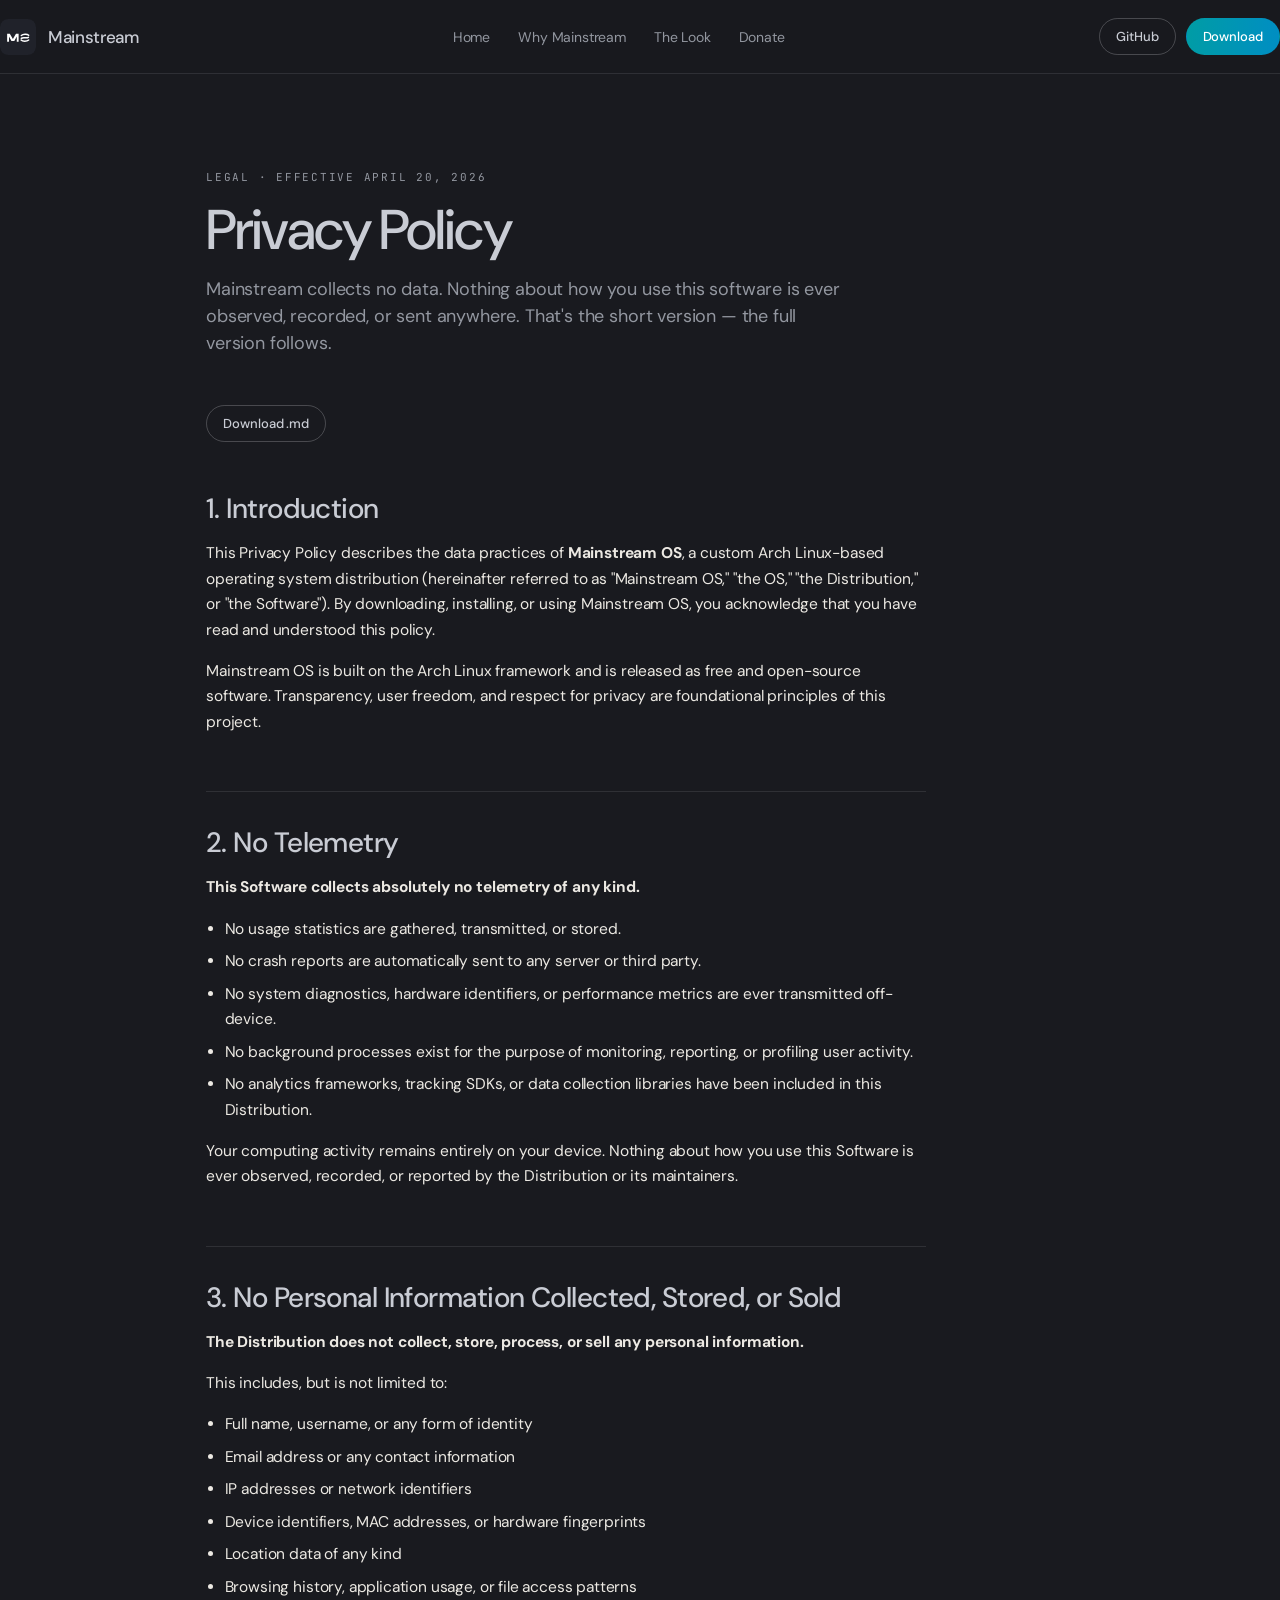
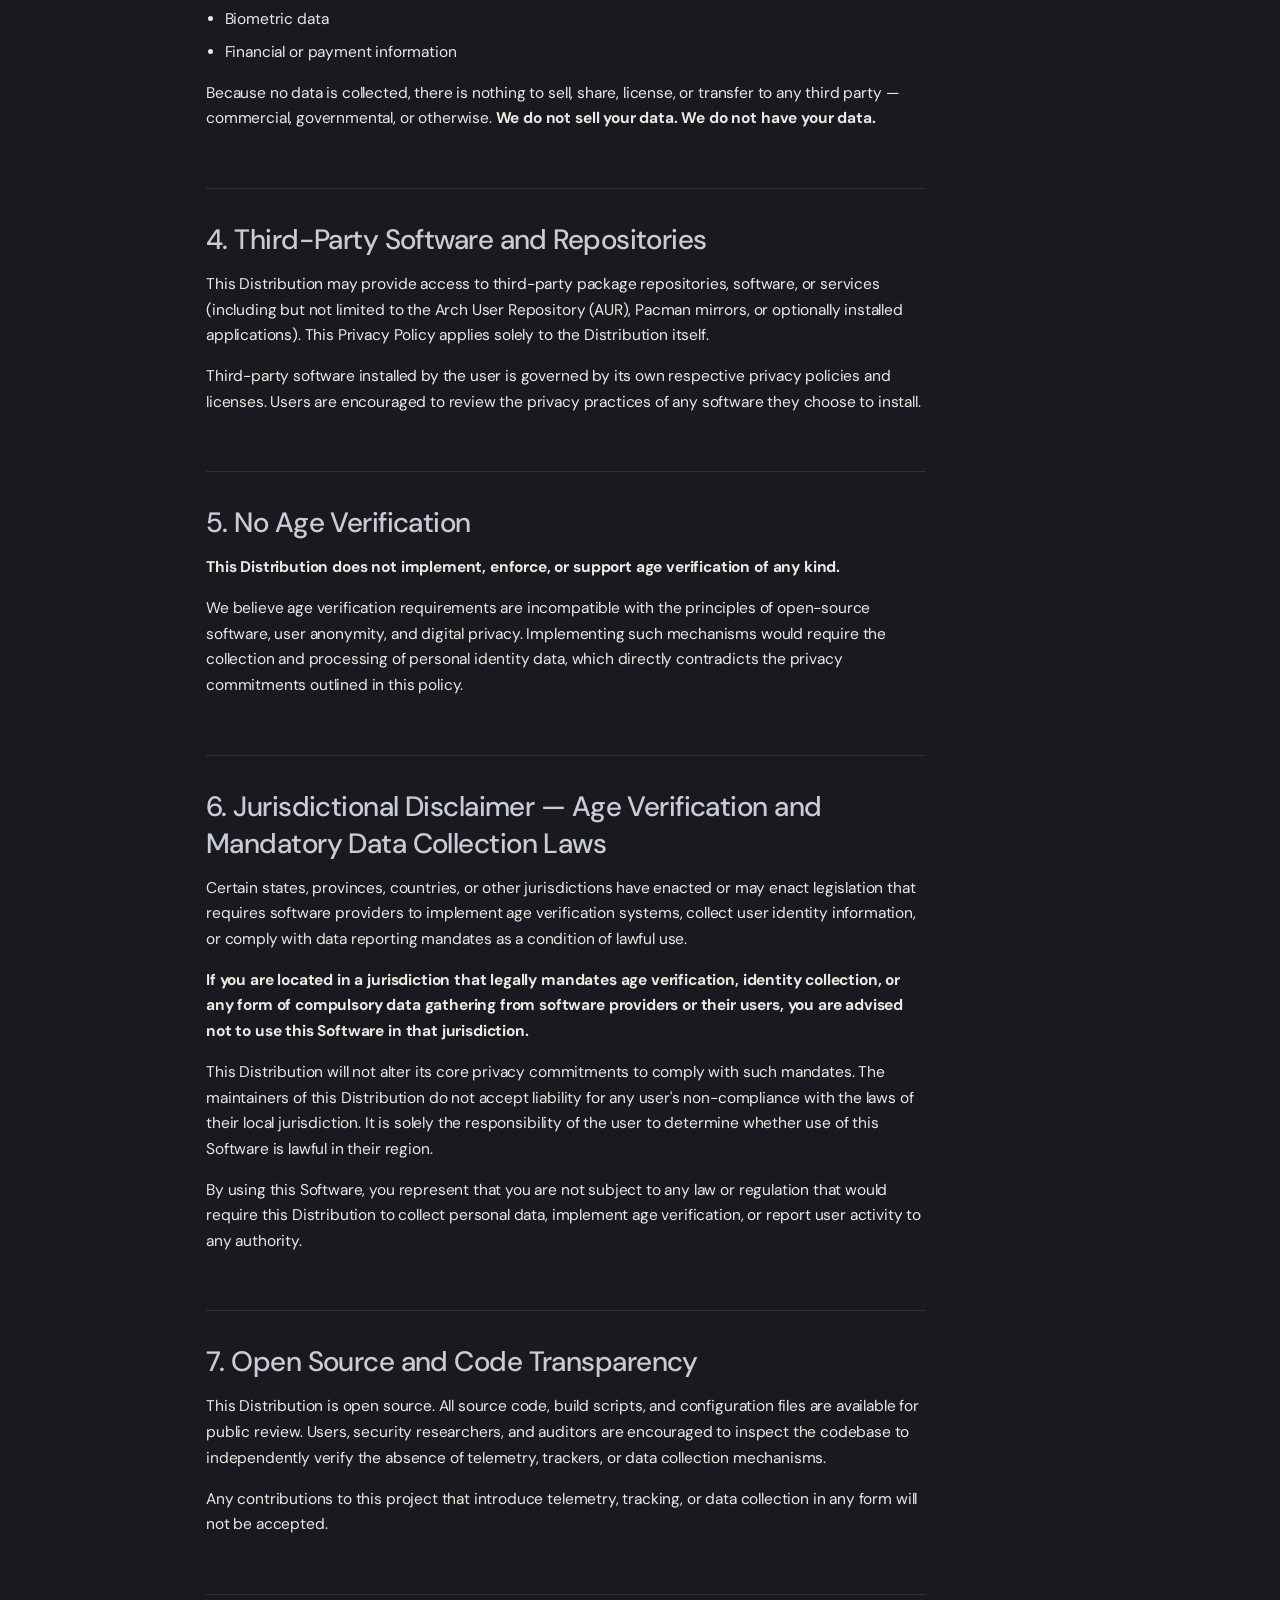
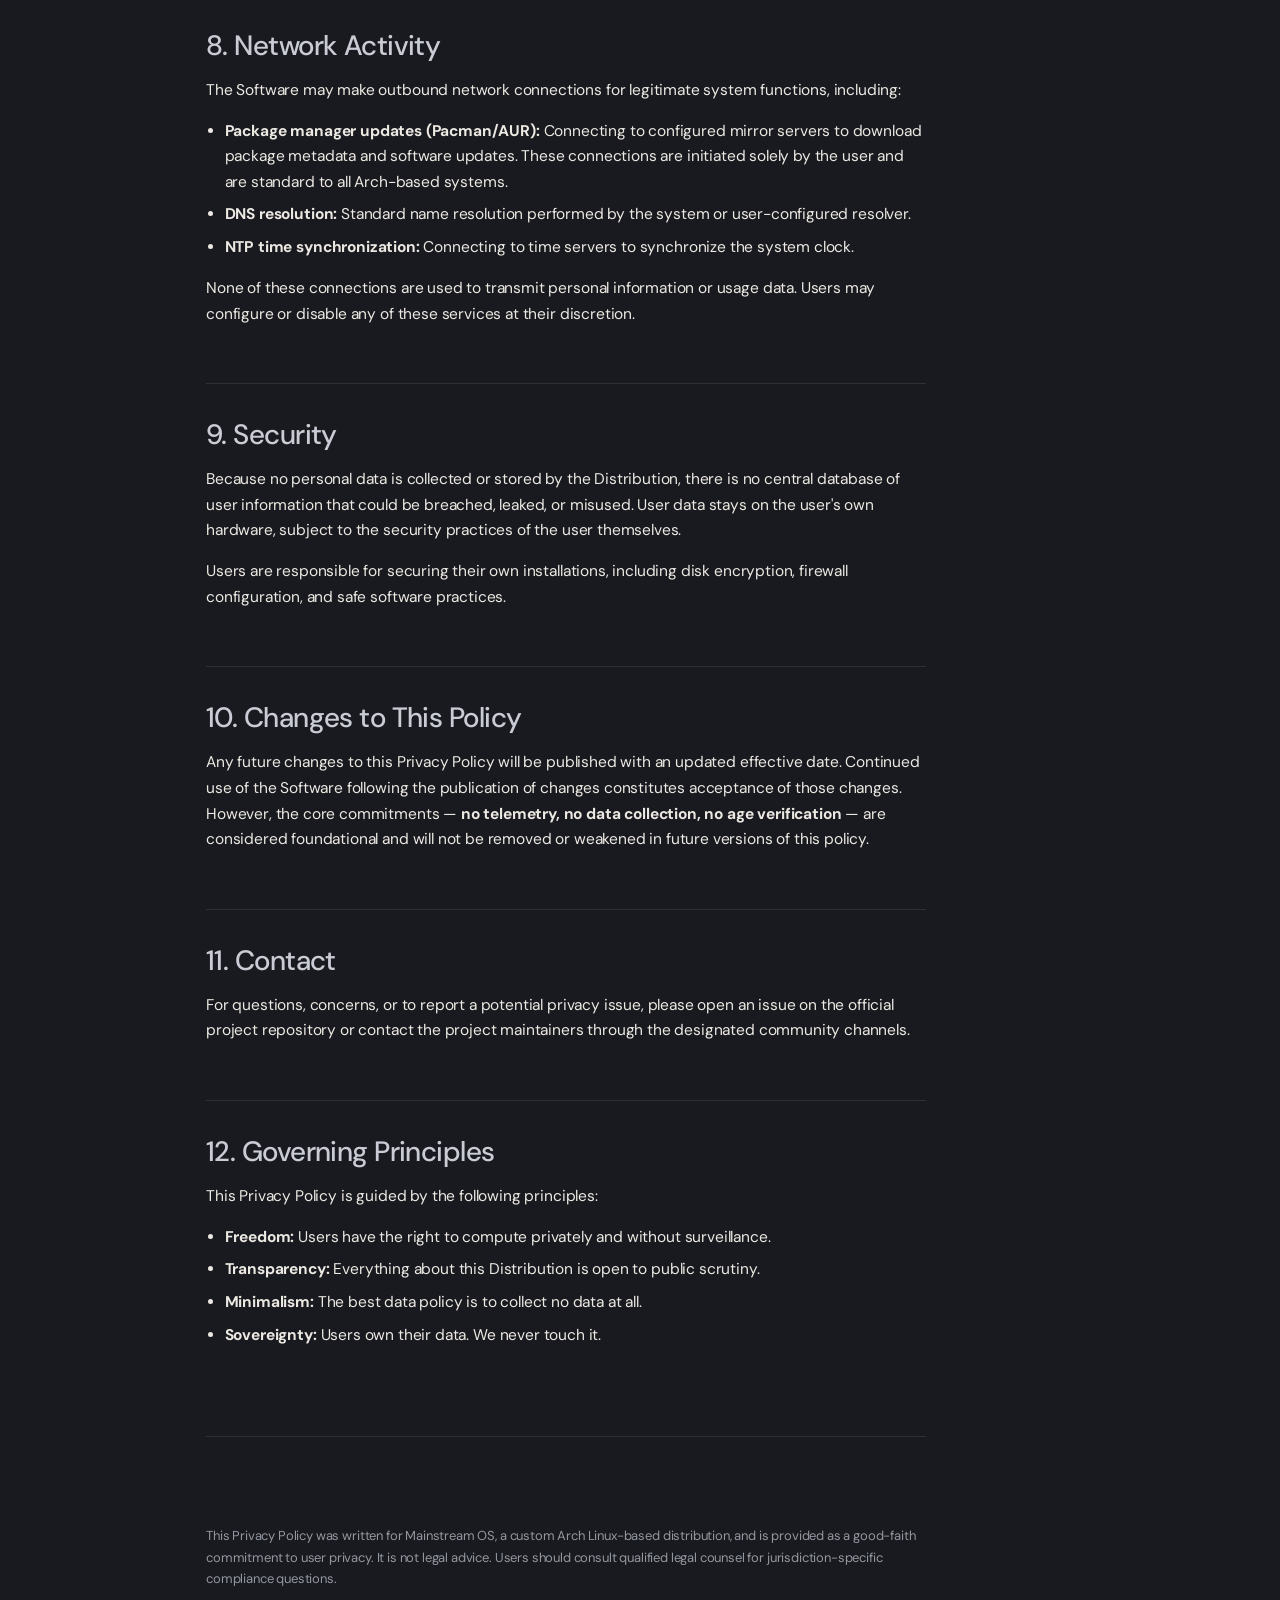
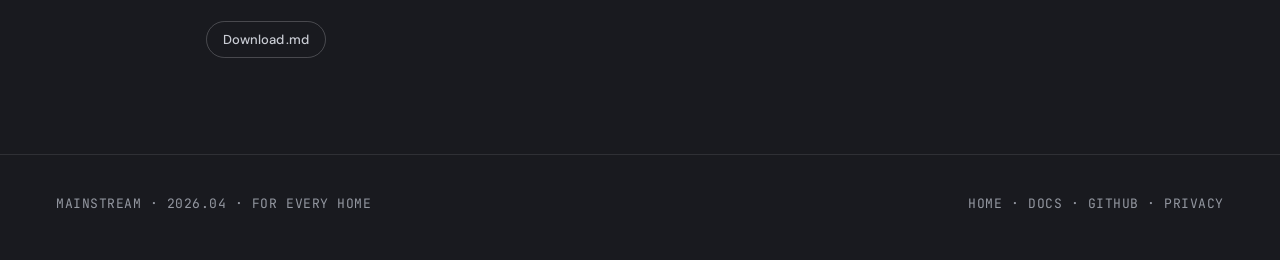
==== privacy.html @ 40ea5f3c "site: docs, landing, brand, and privacy with the full asset library" ====
<!doctype html>
<html lang="en">
<head>
  <meta charset="utf-8">
  <meta name="viewport" content="width=device-width, initial-scale=1">
  <title>Privacy Policy &middot; Mainstream</title>
  <link rel="icon" type="image/svg+xml" href="assets/mark-night.svg">
  <link rel="stylesheet" href="assets/theme.css">
  <link rel="stylesheet" href="styles.css">
</head>
<body>

  <header class="nav">
    <div class="container nav-inner">
      <a class="nav-wordmark" href="./">
        <img class="mark" src="assets/mark-night.svg" alt="">
        <span class="word">Mainstream</span>
      </a>
      <nav class="nav-links">
        <a href="index.html#home">Home</a>
        <a href="index.html#why-mainstream">Why Mainstream</a>
        <a href="index.html#branding">The Look</a>
        <a href="index.html#donate">Donate</a>
      </nav>
      <div class="nav-actions">
        <a class="btn ghost small" href="https://github.com/MainstreamOS/dots-hyprland">GitHub</a>
        <a class="btn stream small" href="https://mainstreamos.org/download">Download</a>
      </div>
    </div>
  </header>

  <main>
    <section class="book">
      <div class="container narrow">
        <div class="docs-content" style="max-width: 720px;">

          <div class="eyebrow">Legal &middot; Effective April 20, 2026</div>
          <h1>Privacy Policy</h1>
          <p class="lead">
            Mainstream collects no data. Nothing about how you use this
            software is ever observed, recorded, or sent anywhere.
            That's the short version — the full version follows.
          </p>

          <div style="display: flex; gap: 10px; margin: 0 0 48px;">
            <a class="btn ghost small" href="PRIVACY_POLICY.md" download="Mainstream_Privacy_Policy.md">Download .md</a>
          </div>

          <h2 id="intro">1. Introduction</h2>
          <p>
            This Privacy Policy describes the data practices of <strong>Mainstream OS</strong>, a custom Arch Linux-based operating system distribution (hereinafter referred to as "Mainstream OS," "the OS," "the Distribution," or "the Software"). By downloading, installing, or using Mainstream OS, you acknowledge that you have read and understood this policy.
          </p>
          <p>
            Mainstream OS is built on the Arch Linux framework and is released as free and open-source software. Transparency, user freedom, and respect for privacy are foundational principles of this project.
          </p>

          <h2 id="telemetry">2. No Telemetry</h2>
          <p><strong>This Software collects absolutely no telemetry of any kind.</strong></p>
          <ul>
            <li>No usage statistics are gathered, transmitted, or stored.</li>
            <li>No crash reports are automatically sent to any server or third party.</li>
            <li>No system diagnostics, hardware identifiers, or performance metrics are ever transmitted off-device.</li>
            <li>No background processes exist for the purpose of monitoring, reporting, or profiling user activity.</li>
            <li>No analytics frameworks, tracking SDKs, or data collection libraries have been included in this Distribution.</li>
          </ul>
          <p>
            Your computing activity remains entirely on your device. Nothing about how you use this Software is ever observed, recorded, or reported by the Distribution or its maintainers.
          </p>

          <h2 id="data">3. No Personal Information Collected, Stored, or Sold</h2>
          <p><strong>The Distribution does not collect, store, process, or sell any personal information.</strong></p>
          <p>This includes, but is not limited to:</p>
          <ul>
            <li>Full name, username, or any form of identity</li>
            <li>Email address or any contact information</li>
            <li>IP addresses or network identifiers</li>
            <li>Device identifiers, MAC addresses, or hardware fingerprints</li>
            <li>Location data of any kind</li>
            <li>Browsing history, application usage, or file access patterns</li>
            <li>Biometric data</li>
            <li>Financial or payment information</li>
          </ul>
          <p>
            Because no data is collected, there is nothing to sell, share, license, or transfer to any third party — commercial, governmental, or otherwise. <strong>We do not sell your data. We do not have your data.</strong>
          </p>

          <h2 id="third-party">4. Third-Party Software and Repositories</h2>
          <p>
            This Distribution may provide access to third-party package repositories, software, or services (including but not limited to the Arch User Repository (AUR), Pacman mirrors, or optionally installed applications). This Privacy Policy applies solely to the Distribution itself.
          </p>
          <p>
            Third-party software installed by the user is governed by its own respective privacy policies and licenses. Users are encouraged to review the privacy practices of any software they choose to install.
          </p>

          <h2 id="age">5. No Age Verification</h2>
          <p><strong>This Distribution does not implement, enforce, or support age verification of any kind.</strong></p>
          <p>
            We believe age verification requirements are incompatible with the principles of open-source software, user anonymity, and digital privacy. Implementing such mechanisms would require the collection and processing of personal identity data, which directly contradicts the privacy commitments outlined in this policy.
          </p>

          <h2 id="jurisdiction">6. Jurisdictional Disclaimer — Age Verification and Mandatory Data Collection Laws</h2>
          <p>
            Certain states, provinces, countries, or other jurisdictions have enacted or may enact legislation that requires software providers to implement age verification systems, collect user identity information, or comply with data reporting mandates as a condition of lawful use.
          </p>
          <p>
            <strong>If you are located in a jurisdiction that legally mandates age verification, identity collection, or any form of compulsory data gathering from software providers or their users, you are advised not to use this Software in that jurisdiction.</strong>
          </p>
          <p>
            This Distribution will not alter its core privacy commitments to comply with such mandates. The maintainers of this Distribution do not accept liability for any user's non-compliance with the laws of their local jurisdiction. It is solely the responsibility of the user to determine whether use of this Software is lawful in their region.
          </p>
          <p>
            By using this Software, you represent that you are not subject to any law or regulation that would require this Distribution to collect personal data, implement age verification, or report user activity to any authority.
          </p>

          <h2 id="open-source">7. Open Source and Code Transparency</h2>
          <p>
            This Distribution is open source. All source code, build scripts, and configuration files are available for public review. Users, security researchers, and auditors are encouraged to inspect the codebase to independently verify the absence of telemetry, trackers, or data collection mechanisms.
          </p>
          <p>
            Any contributions to this project that introduce telemetry, tracking, or data collection in any form will not be accepted.
          </p>

          <h2 id="network">8. Network Activity</h2>
          <p>
            The Software may make outbound network connections for legitimate system functions, including:
          </p>
          <ul>
            <li><strong>Package manager updates (Pacman/AUR):</strong> Connecting to configured mirror servers to download package metadata and software updates. These connections are initiated solely by the user and are standard to all Arch-based systems.</li>
            <li><strong>DNS resolution:</strong> Standard name resolution performed by the system or user-configured resolver.</li>
            <li><strong>NTP time synchronization:</strong> Connecting to time servers to synchronize the system clock.</li>
          </ul>
          <p>
            None of these connections are used to transmit personal information or usage data. Users may configure or disable any of these services at their discretion.
          </p>

          <h2 id="security">9. Security</h2>
          <p>
            Because no personal data is collected or stored by the Distribution, there is no central database of user information that could be breached, leaked, or misused. User data stays on the user's own hardware, subject to the security practices of the user themselves.
          </p>
          <p>
            Users are responsible for securing their own installations, including disk encryption, firewall configuration, and safe software practices.
          </p>

          <h2 id="changes">10. Changes to This Policy</h2>
          <p>
            Any future changes to this Privacy Policy will be published with an updated effective date. Continued use of the Software following the publication of changes constitutes acceptance of those changes. However, the core commitments — <strong>no telemetry, no data collection, no age verification</strong> — are considered foundational and will not be removed or weakened in future versions of this policy.
          </p>

          <h2 id="contact">11. Contact</h2>
          <p>
            For questions, concerns, or to report a potential privacy issue, please open an issue on the official project repository or contact the project maintainers through the designated community channels.
          </p>

          <h2 id="principles">12. Governing Principles</h2>
          <p>This Privacy Policy is guided by the following principles:</p>
          <ul>
            <li><strong>Freedom:</strong> Users have the right to compute privately and without surveillance.</li>
            <li><strong>Transparency:</strong> Everything about this Distribution is open to public scrutiny.</li>
            <li><strong>Minimalism:</strong> The best data policy is to collect no data at all.</li>
            <li><strong>Sovereignty:</strong> Users own their data. We never touch it.</li>
          </ul>

          <hr>

          <p style="font-size: 13px; color: var(--ink-mist);">
            This Privacy Policy was written for Mainstream OS, a custom Arch Linux-based distribution, and is provided as a good-faith commitment to user privacy. It is not legal advice. Users should consult qualified legal counsel for jurisdiction-specific compliance questions.
          </p>

          <div style="margin-top: 32px;">
            <a class="btn ghost small" href="PRIVACY_POLICY.md" download="Mainstream_Privacy_Policy.md">Download .md</a>
          </div>

        </div>
      </div>
    </section>
  </main>

  <footer class="footer">
    <div class="container footer-inner">
      <div>MAINSTREAM &middot; 2026.04 &middot; FOR EVERY HOME</div>
      <div><a href="./">HOME</a> &middot; <a href="index.html#desktop">DOCS</a> &middot; <a href="https://github.com/MainstreamOS/dots-hyprland">GITHUB</a> &middot; <a href="privacy.html">PRIVACY</a></div>
    </div>
  </footer>

</body>
</html>
---- assets/theme.css ----
/* ==========================================================================
   Mainstream OS — shared theme tokens + chrome
   Single source of truth for every page (index, docs, brand, privacy).
   Night-first palette from the brand book; the stream gradient is the only
   color that moves. Pages keep their own layout CSS and consume these tokens.
   ========================================================================== */

:root {
  /* palette — night is the source of truth for this site */
  --abyss:      #0b0d12;
  --night:      #191a1f;
  --slate:      #2a2b32;
  --graphite:   #40434a;
  --bone:       #c9ccd4;
  --mist:       #9397a0;

  /* mapped to the brand-book tokens */
  --paper:      #191a1f;
  --paper-2:    #212228;
  --paper-3:    #2a2b32;
  --paper-4:    #31333b;
  --ink:        #ece9e3;
  --ink-bone:   #c9ccd4;
  --ink-mist:   #9397a0;

  --line:        rgba(240,240,245,.10);
  --line-strong: rgba(240,240,245,.22);

  /* stream — the only color that moves */
  --stream-a:    oklch(0.62 0.13 200);
  --stream-b:    oklch(0.60 0.14 230);
  --stream-grad: linear-gradient(95deg, var(--stream-a) 0%, var(--stream-b) 100%);
  --stream-hi:   oklch(0.65 0.14 220);

  /* status */
  --warn: oklch(0.78 0.14 75);
  --ok:   oklch(0.72 0.14 155);
  --err:  oklch(0.66 0.18 25);

  /* radii from brand spec */
  --r-sm: 8px;
  --r-md: 14px;
  --r-lg: 22px;
  --r-xl: 36px;

  --shadow-1: 0 1px 2px rgba(0,0,0,.25), 0 6px 20px rgba(0,0,0,.25);
  --shadow-2: 0 1px 2px rgba(0,0,0,.3), 0 20px 60px rgba(0,0,0,.35);

  --font-display: "DM Sans", "Google Sans Flex", -apple-system, BlinkMacSystemFont, system-ui, sans-serif;
  --font-body:    "DM Sans", "Google Sans Flex", -apple-system, BlinkMacSystemFont, system-ui, sans-serif;
  --font-mono:    "JetBrains Mono", ui-monospace, "SF Mono", Menlo, monospace;

  color-scheme: dark;
}

/* light mode — cool neutrals, activated by the docs top-bar toggle */
html[data-theme="light"] {
  --abyss:      #e8ebf0;
  --night:      #f2f4f8;
  --slate:      #e2e5eb;
  --graphite:   #cdd2da;
  --bone:       #3c4250;
  --mist:       #616a7a;

  --paper:      #f2f4f8;
  --paper-2:    #fafbfd;
  --paper-3:    #e8ebf1;
  --paper-4:    #dfe3ea;
  --ink:        #171b23;
  --ink-bone:   #3c4250;
  --ink-mist:   #616a7a;

  --line:        rgba(20,24,32,.10);
  --line-strong: rgba(20,24,32,.22);

  --stream-hi:   oklch(0.55 0.14 220);
}

html[data-theme="light"] .nav {
  background: rgba(242, 244, 248, 0.82);
}

::selection { background: oklch(0.60 0.14 230 / .35); color: #fff; }

.container {
  width: 100%;
  max-width: 1440px;
  padding: 0 56px;
  margin: 0 auto;
}

.container.narrow { max-width: 980px; }

/* ===== nav (web landing header style from brand sec-08) ===== */

.nav {
  position: sticky;
  top: 0;
  z-index: 40;
  backdrop-filter: blur(16px);
  -webkit-backdrop-filter: blur(16px);
  background: rgba(25, 26, 31, 0.78);
  border-bottom: 1px solid var(--line);
}

.nav-inner {
  display: flex;
  align-items: center;
  justify-content: space-between;
  padding: 18px 0;
  gap: 48px;
}

.nav-wordmark {
  display: flex;
  align-items: center;
  gap: 12px;
  color: var(--ink-bone);
}

.nav-wordmark .mark {
  width: 36px;
  height: 36px;
  border-radius: 8px;
  flex: none;
}

.nav-wordmark .word {
  font-size: 17px;
  font-weight: 500;
  letter-spacing: -0.02em;
}

.nav-wordmark .sep,
.nav-wordmark .page-label {
  font-size: 17px;
  font-weight: 400;
  color: var(--ink-mist);
}

.nav-links {
  display: flex;
  gap: 28px;
  flex: 1;
  justify-content: center;
}

.nav-links a {
  color: var(--ink-mist);
  font-size: 14px;
  font-weight: 400;
  transition: color .15s ease;
}

.nav-links a:hover,
.nav-links a.active { color: var(--ink-bone); }

.nav-actions {
  display: flex;
  gap: 10px;
  align-items: center;
}

/* ===== buttons ===== */

.btn {
  display: inline-flex;
  align-items: center;
  gap: 10px;
  padding: 13px 22px;
  border-radius: 999px;
  font-size: 14.5px;
  font-weight: 500;
  font-family: inherit;
  border: 1px solid transparent;
  cursor: pointer;
  letter-spacing: -0.005em;
  text-decoration: none;
  white-space: nowrap;
  transition: transform .15s ease, filter .15s ease, background .15s ease;
}

.btn.primary {
  background: var(--ink);
  color: var(--abyss);
}

.btn.primary:hover { filter: brightness(.95); }

.btn.ghost {
  background: transparent;
  color: var(--ink-bone);
  border-color: var(--line-strong);
}

.btn.ghost:hover { background: rgba(240,240,245,.04); }

.btn.stream {
  background: var(--stream-grad);
  color: #fff;
}

.btn.stream:hover { filter: brightness(1.08); }

.btn.small { padding: 9px 16px; font-size: 13px; }
.btn svg { width: 14px; height: 14px; }
---- styles.css ----
/* ==========================================================================
   Mainstream OS — site styles
   Ported from the Mainstream brand book (project/brand.html, Night variant).
   Design philosophy:
     - Night-first surfaces. 55/22/9/7/7 ratio across Abyss / Night / Slate / Bone / Stream.
     - The stream gradient is the only color that moves. Quiet everywhere else.
     - DM Sans does 95% of the work; JetBrains Mono only where we're being technical.
     - Tight tracking at display sizes, relaxed at body.
   ========================================================================== */

@import url("https://fonts.googleapis.com/css2?family=DM+Sans:opsz,wght@9..40,300;9..40,400;9..40,500;9..40,600;9..40,700;9..40,800&family=JetBrains+Mono:wght@300;400;500&display=swap");

/* Tokens, nav chrome, and buttons live in assets/theme.css (shared with the
   docs page); this file holds the landing-page layout only. */

* { box-sizing: border-box; }

html, body {
  margin: 0;
  padding: 0;
  background: var(--night);
  color: var(--ink);
  font-family: var(--font-body);
  font-size: 16px;
  letter-spacing: -0.01em;
  -webkit-font-smoothing: antialiased;
  -moz-osx-font-smoothing: grayscale;
}

body {
  min-height: 100vh;
  display: flex;
  flex-direction: column;
}

a {
  color: inherit;
  text-decoration: none;
}

h1, h2, h3, h4 {
  font-family: var(--font-display);
  font-weight: 500;
  margin: 0;
  letter-spacing: -0.02em;
}

p { margin: 0; color: var(--ink); }

code, pre, kbd, samp {
  font-family: var(--font-mono);
  font-size: 0.88em;
}

code {
  background: var(--paper-2);
  border: 1px solid var(--line);
  padding: 0.1em 0.45em;
  border-radius: 6px;
  color: var(--ink);
}

pre {
  background: var(--abyss);
  border: 1px solid var(--line);
  padding: 14px 16px;
  border-radius: var(--r-md);
  overflow-x: auto;
}

pre code { background: transparent; border: 0; padding: 0; }

kbd {
  background: var(--paper-2);
  border: 1px solid var(--line-strong);
  border-bottom-width: 2px;
  padding: 0.08em 0.5em;
  border-radius: 6px;
  color: var(--ink);
  font-size: 0.82em;
}

hr {
  border: 0;
  border-top: 1px solid var(--line);
  margin: 88px 0;
}

/* ===== corner tickers ===== */

.ticker {
  position: absolute;
  font-family: var(--font-mono);
  font-size: 10.5px;
  color: var(--ink-mist);
  letter-spacing: .14em;
  text-transform: uppercase;
  z-index: 2;
}
.ticker.tl { top: 20px; left: 24px; }
.ticker.tr { top: 20px; right: 24px; }
.ticker.bl { bottom: 20px; left: 24px; }
.ticker.br { bottom: 20px; right: 24px; }

/* ===== section scaffold ===== */

section.book { padding: 96px 0; border-top: 1px solid var(--line); }
section.book:first-of-type { border-top: 0; }

.sec-head {
  display: flex;
  align-items: baseline;
  justify-content: space-between;
  margin-bottom: 44px;
  gap: 32px;
}

.sec-head .num {
  font-family: var(--font-mono);
  font-size: 11px;
  color: var(--ink-mist);
  letter-spacing: .14em;
  text-transform: uppercase;
}

.sec-head h2 {
  font-size: 44px;
  font-weight: 500;
  letter-spacing: -0.035em;
  line-height: 1;
  margin: 8px 0 0;
  max-width: 900px;
  text-wrap: balance;
}

.sec-head .lede {
  max-width: 420px;
  font-size: 14.5px;
  line-height: 1.55;
  color: var(--ink-mist);
  text-wrap: pretty;
}

.pill {
  display: inline-flex;
  padding: 4px 10px;
  border-radius: 999px;
  font-family: var(--font-mono);
  font-size: 10.5px;
  letter-spacing: .08em;
  text-transform: uppercase;
  color: var(--ink-mist);
  border: 1px solid var(--line);
}

/* ===== grids + cards ===== */

.grid { display: grid; gap: 18px; }
.g-2 { grid-template-columns: repeat(2, 1fr); }
.g-3 { grid-template-columns: repeat(3, 1fr); }
.g-4 { grid-template-columns: repeat(4, 1fr); }

.card {
  background: var(--paper-2);
  border: 1px solid var(--line);
  border-radius: var(--r-lg);
  padding: 28px;
  position: relative;
  overflow: hidden;
  display: flex;
  flex-direction: column;
}

.card-lg { padding: 40px; border-radius: var(--r-xl); }

.card .label,
.label {
  font-family: var(--font-mono);
  font-size: 10.5px;
  color: var(--ink-mist);
  letter-spacing: .14em;
  text-transform: uppercase;
  margin-bottom: 12px;
}

.card h3 {
  font-size: 19px;
  font-weight: 500;
  margin: 0 0 6px;
  letter-spacing: -0.015em;
  color: var(--ink-bone);
}

.card p {
  font-size: 13.5px;
  line-height: 1.55;
  color: var(--ink-mist);
  margin: 0;
}

a.card {
  text-decoration: none;
  color: inherit;
  transition: transform .2s ease, border-color .2s ease;
}
a.card:hover { border-color: var(--line-strong); transform: translateY(-2px); }

/* ===== LANDING HERO (mirrors brand section 08) =====
   Wraps the hero in a card-lg with a fake browser-chrome strip reading
   `mainstream.os` — the same "this is what the page looks like" framing
   used in brand.html sec-08. The real sticky nav stays above. */

.landing-hero {
  padding: 56px 0 32px;
  position: relative;
  border-top: 0;
}

.hero-card {
  background: var(--paper-2);
  border: 1px solid var(--line);
  border-radius: var(--r-xl);
  overflow: hidden;
  box-shadow: var(--shadow-2);
}

.hero-chrome {
  display: flex;
  align-items: center;
  padding: 14px 18px;
  gap: 8px;
  border-bottom: 1px solid var(--line);
  background: var(--paper-3);
}

.hero-chrome .dot {
  width: 11px;
  height: 11px;
  border-radius: 50%;
  flex: none;
}
.hero-chrome .dot.red   { background: #e06c5b; }
.hero-chrome .dot.amber { background: #e6b04c; }
.hero-chrome .dot.green { background: #7fb86b; }

.hero-chrome .url {
  flex: 1;
  text-align: center;
  font-family: var(--font-mono);
  font-size: 12px;
  color: var(--ink-mist);
  /* pull visual center left so the dots don't bias it right */
  margin-right: 57px;
  letter-spacing: .02em;
}

.hero-body {
  padding: 40px 56px 64px;
  background: var(--paper);
}

.landing-hero-grid {
  display: grid;
  grid-template-columns: 1.1fr .9fr;
  gap: 64px;
  align-items: center;
}

.landing-hero .eyebrow {
  font-family: var(--font-mono);
  font-size: 11px;
  color: var(--ink-mist);
  letter-spacing: .16em;
  text-transform: uppercase;
  margin-bottom: 22px;
}

.landing-hero h1 {
  font-size: 80px;
  font-weight: 500;
  letter-spacing: -0.045em;
  line-height: .95;
  margin: 0 0 24px;
  color: var(--ink-bone);
  text-wrap: balance;
}

.landing-hero h1 em {
  font-style: normal;
  background: var(--stream-grad);
  -webkit-background-clip: text;
  background-clip: text;
  color: transparent;
}

.landing-hero .sub {
  font-size: 18px;
  line-height: 1.5;
  color: var(--ink-mist);
  max-width: 520px;
  margin: 0 0 36px;
  text-wrap: pretty;
}

.landing-hero .cta-row {
  display: flex;
  gap: 12px;
  align-items: center;
  flex-wrap: wrap;
}

.landing-hero .stat-row {
  display: flex;
  gap: 28px;
  margin-top: 40px;
  font-family: var(--font-mono);
  font-size: 11.5px;
  color: var(--ink-mist);
  letter-spacing: .06em;
  flex-wrap: wrap;
}

.landing-hero .stat-row span::before {
  content: "◐";
  margin-right: 6px;
  color: var(--stream-hi);
}

/* device mockup in hero */
.device-hero {
  aspect-ratio: 16 / 9;
  border-radius: var(--r-lg);
  background: var(--abyss);
  overflow: hidden;
  position: relative;
  box-shadow: var(--shadow-2);
  border: 1px solid var(--line);
}

.device-hero svg, .device-hero img { width: 100%; height: 100%; display: block; object-fit: cover; }

/* ===== MANIFESTO HERO (mirrors brand section 01) ===== */

.manifesto {
  border-radius: var(--r-xl);
  padding: 72px 64px;
  background: var(--paper-2);
  border: 1px solid var(--line);
  display: grid;
  grid-template-columns: 1.05fr .95fr;
  gap: 64px;
  align-items: center;
  position: relative;
  overflow: hidden;
}

.manifesto .eye {
  font-family: var(--font-mono);
  font-size: 11px;
  color: var(--ink-mist);
  letter-spacing: .16em;
  text-transform: uppercase;
  margin-bottom: 28px;
  display: flex;
  align-items: center;
  gap: 12px;
}
.manifesto .eye::before {
  content: "";
  width: 28px;
  height: 1px;
  background: var(--ink-mist);
}

.manifesto h1 {
  font-size: 98px;
  line-height: .94;
  letter-spacing: -0.045em;
  font-weight: 500;
  margin: 0 0 24px;
  color: var(--ink-bone);
  text-wrap: balance;
}

.manifesto h1 em {
  font-style: normal;
  background: var(--stream-grad);
  -webkit-background-clip: text;
  background-clip: text;
  color: transparent;
}

.manifesto .sub {
  font-size: 19px;
  line-height: 1.5;
  color: var(--ink-mist);
  max-width: 520px;
  margin: 0 0 40px;
  text-wrap: pretty;
}

.logo-stage {
  aspect-ratio: 1 / 1;
  border-radius: var(--r-xl);
  background: var(--abyss);
  border: 1px solid var(--line);
  display: flex;
  align-items: center;
  justify-content: center;
  position: relative;
  overflow: hidden;
}
.logo-stage::after {
  content: "";
  position: absolute;
  inset: 0;
  background: radial-gradient(600px 300px at 70% 110%, rgba(24,140,190,.12), transparent 60%);
}
.logo-stage svg { width: 74%; height: auto; position: relative; z-index: 1; }

/* ===== USAGE RATIO STRIP (mirrors brand section 03) ===== */

.ratio {
  display: flex;
  height: 72px;
  border-radius: 10px;
  overflow: hidden;
  margin: 14px 0 18px;
  border: 1px solid var(--line);
}

.kv {
  display: flex;
  justify-content: space-between;
  font-family: var(--font-mono);
  font-size: 12px;
  color: var(--ink-mist);
  border-bottom: 1px dashed var(--line);
  padding: 8px 0;
}
.kv:last-child { border-bottom: 0; }
.kv b { color: var(--ink-bone); font-weight: 500; }

/* ===== BOOT MOCKUP (mirrors brand section 06) ===== */

.device-frame {
  background: #0b0c10;
  border-radius: 22px;
  padding: 10px;
  border: 1px solid rgba(255,255,255,.06);
  box-shadow: var(--shadow-2);
}
.device-frame .screen {
  aspect-ratio: 16 / 10;
  background: #111318;
  border-radius: 14px;
  overflow: hidden;
  position: relative;
}

.boot {
  background: var(--abyss);
  color: #fff;
  aspect-ratio: 16 / 10;
  border-radius: var(--r-lg);
  position: relative;
  overflow: hidden;
  display: flex;
  flex-direction: column;
  align-items: center;
  justify-content: center;
}
.boot .mark {
  width: 120px;
  height: 120px;
  filter: drop-shadow(0 0 40px rgba(32,130,200,.4));
}
.boot .name {
  margin-top: 28px;
  font-size: 22px;
  font-weight: 500;
  letter-spacing: -0.02em;
}
.boot .status {
  position: absolute;
  bottom: 28px;
  font-family: var(--font-mono);
  font-size: 11px;
  color: rgba(255,255,255,.55);
  letter-spacing: .14em;
  text-transform: uppercase;
  display: flex;
  align-items: center;
  gap: 10px;
}
.boot .status .bar {
  width: 120px;
  height: 2px;
  background: rgba(255,255,255,.1);
  border-radius: 2px;
  overflow: hidden;
  position: relative;
}
.boot .status .bar::after {
  content: "";
  position: absolute;
  left: -40%;
  top: 0;
  height: 100%;
  width: 40%;
  background: linear-gradient(90deg, transparent, var(--stream-hi), transparent);
  animation: scan 2s linear infinite;
}
@keyframes scan { to { left: 140%; } }

/* ===== TYPE SPECIMEN ===== */

.type-row {
  border-top: 1px solid var(--line);
  padding: 28px 0;
  display: grid;
  grid-template-columns: 160px 1fr;
  gap: 40px;
  align-items: baseline;
}
.type-row:last-child { border-bottom: 1px solid var(--line); }
.type-row .tag {
  font-family: var(--font-mono);
  font-size: 11px;
  color: var(--ink-mist);
  letter-spacing: .1em;
  text-transform: uppercase;
}
.type-row .tag small {
  display: block;
  margin-top: 4px;
  opacity: .8;
}

/* ===== VOICE (Do/Don't) ===== */

.voice-list { margin: 10px 0 0; padding-left: 18px; font-size: 15.5px; line-height: 1.7; }
.voice-do li    { color: var(--ink); }
.voice-dont li  {
  color: var(--ink-mist);
  text-decoration: line-through;
  text-decoration-color: var(--line-strong);
}

/* ===== DOCS LAYOUT ===== */

.docs {
  display: grid;
  grid-template-columns: 240px 1fr;
  gap: 64px;
  padding: 64px 0 120px;
}

.docs-sidebar {
  position: sticky;
  top: 96px;
  align-self: start;
  padding-right: 8px;
  border-right: 1px solid var(--line);
}

.docs-sidebar h4 {
  font-family: var(--font-mono);
  font-size: 10.5px;
  letter-spacing: .14em;
  text-transform: uppercase;
  color: var(--ink-mist);
  margin: 0 0 10px;
  font-weight: 500;
}

.docs-sidebar ul {
  list-style: none;
  padding: 0;
  margin: 0 0 28px;
}

.docs-sidebar a {
  display: block;
  padding: 6px 10px 6px 0;
  color: var(--ink-mist);
  font-size: 13.5px;
  transition: color .15s ease;
}

.docs-sidebar a:hover { color: var(--ink-bone); }
.docs-sidebar a.active {
  color: var(--ink-bone);
  border-left: 2px solid;
  border-image: var(--stream-grad) 1;
  padding-left: 10px;
  margin-left: -12px;
}

.docs-content { min-width: 0; }

.docs-content .eyebrow {
  font-family: var(--font-mono);
  font-size: 11px;
  color: var(--ink-mist);
  letter-spacing: .16em;
  text-transform: uppercase;
  margin-bottom: 18px;
}

.docs-content h1 {
  font-size: 56px;
  font-weight: 500;
  letter-spacing: -0.035em;
  line-height: 1;
  margin: 0 0 18px;
  color: var(--ink-bone);
  text-wrap: balance;
}

.docs-content .lead {
  font-size: 18px;
  color: var(--ink-mist);
  line-height: 1.5;
  max-width: 640px;
  margin: 0 0 48px;
}

.docs-content h2 {
  font-size: 28px;
  font-weight: 500;
  letter-spacing: -0.02em;
  margin: 56px 0 14px;
  padding-top: 32px;
  border-top: 1px solid var(--line);
  color: var(--ink-bone);
}

.docs-content h2:first-of-type { border-top: 0; padding-top: 0; margin-top: 0; }

.docs-content h3 {
  font-size: 17px;
  font-weight: 500;
  margin: 28px 0 8px;
  color: var(--ink-bone);
  letter-spacing: -0.015em;
}

.docs-content p {
  font-size: 15.5px;
  line-height: 1.65;
  color: var(--ink);
  margin: 0 0 1em;
  max-width: 720px;
}

.docs-content ul,
.docs-content ol {
  padding-left: 1.2em;
  font-size: 15.5px;
  line-height: 1.65;
  color: var(--ink);
  max-width: 720px;
}

.docs-content li { margin-bottom: 0.45em; }

.callout {
  background: var(--paper-2);
  border: 1px solid var(--line);
  border-left: 2px solid;
  border-image: var(--stream-grad) 1;
  border-radius: var(--r-md);
  padding: 16px 20px;
  margin: 24px 0;
  font-size: 14.5px;
  color: var(--ink);
  max-width: 720px;
}

.callout strong { color: var(--ink-bone); }
.callout p:last-child { margin-bottom: 0; }

.commit-ref {
  display: inline-block;
  font-family: var(--font-mono);
  font-size: 0.78em;
  color: var(--ink-mist);
  background: var(--paper-2);
  border: 1px solid var(--line);
  padding: 0.08em 0.5em;
  border-radius: 4px;
  margin-left: 0.4em;
  letter-spacing: 0;
}

/* ===== footer ===== */

.footer {
  border-top: 1px solid var(--line);
  padding: 40px 0 48px;
  margin-top: auto;
  color: var(--ink-mist);
  font-size: 13px;
}

.footer-inner {
  display: flex;
  justify-content: space-between;
  align-items: center;
  flex-wrap: wrap;
  gap: 16px;
  font-family: var(--font-mono);
  letter-spacing: .04em;
}

.footer a { color: var(--ink-mist); }
.footer a:hover { color: var(--ink-bone); }

/* ===== responsive ===== */

@media (max-width: 1100px) {
  .container { padding: 0 32px; }
  .landing-hero h1 { font-size: 64px; }
  .manifesto h1 { font-size: 72px; }
}

@media (max-width: 880px) {
  .container { padding: 0 24px; }
  .nav-links { display: none; }
  .landing-hero-grid,
  .manifesto { grid-template-columns: 1fr; gap: 48px; }
  .manifesto { padding: 48px 32px; }
  .landing-hero { padding: 32px 0 16px; }
  .hero-body { padding: 32px 24px 40px; }
  .hero-chrome { padding: 12px 14px; }
  .hero-chrome .url { margin-right: 49px; font-size: 11px; }
  .landing-hero h1 { font-size: 48px; }
  .manifesto h1 { font-size: 56px; }
  .sec-head { flex-direction: column; gap: 18px; }
  .sec-head h2 { font-size: 32px; }
  .g-2, .g-3, .g-4 { grid-template-columns: 1fr; }
  .docs { grid-template-columns: 1fr; gap: 32px; padding-top: 40px; }
  .docs-sidebar {
    position: static;
    border-right: 0;
    border-bottom: 1px solid var(--line);
    padding-bottom: 20px;
  }
  .docs-content h1 { font-size: 40px; }
  section.book { padding: 64px 0; }
  .type-row { grid-template-columns: 1fr; gap: 12px; }
}

@media (max-width: 540px) {
  .landing-hero h1 { font-size: 40px; }
  .manifesto h1 { font-size: 44px; }
  .btn { padding: 11px 18px; font-size: 13.5px; }
}
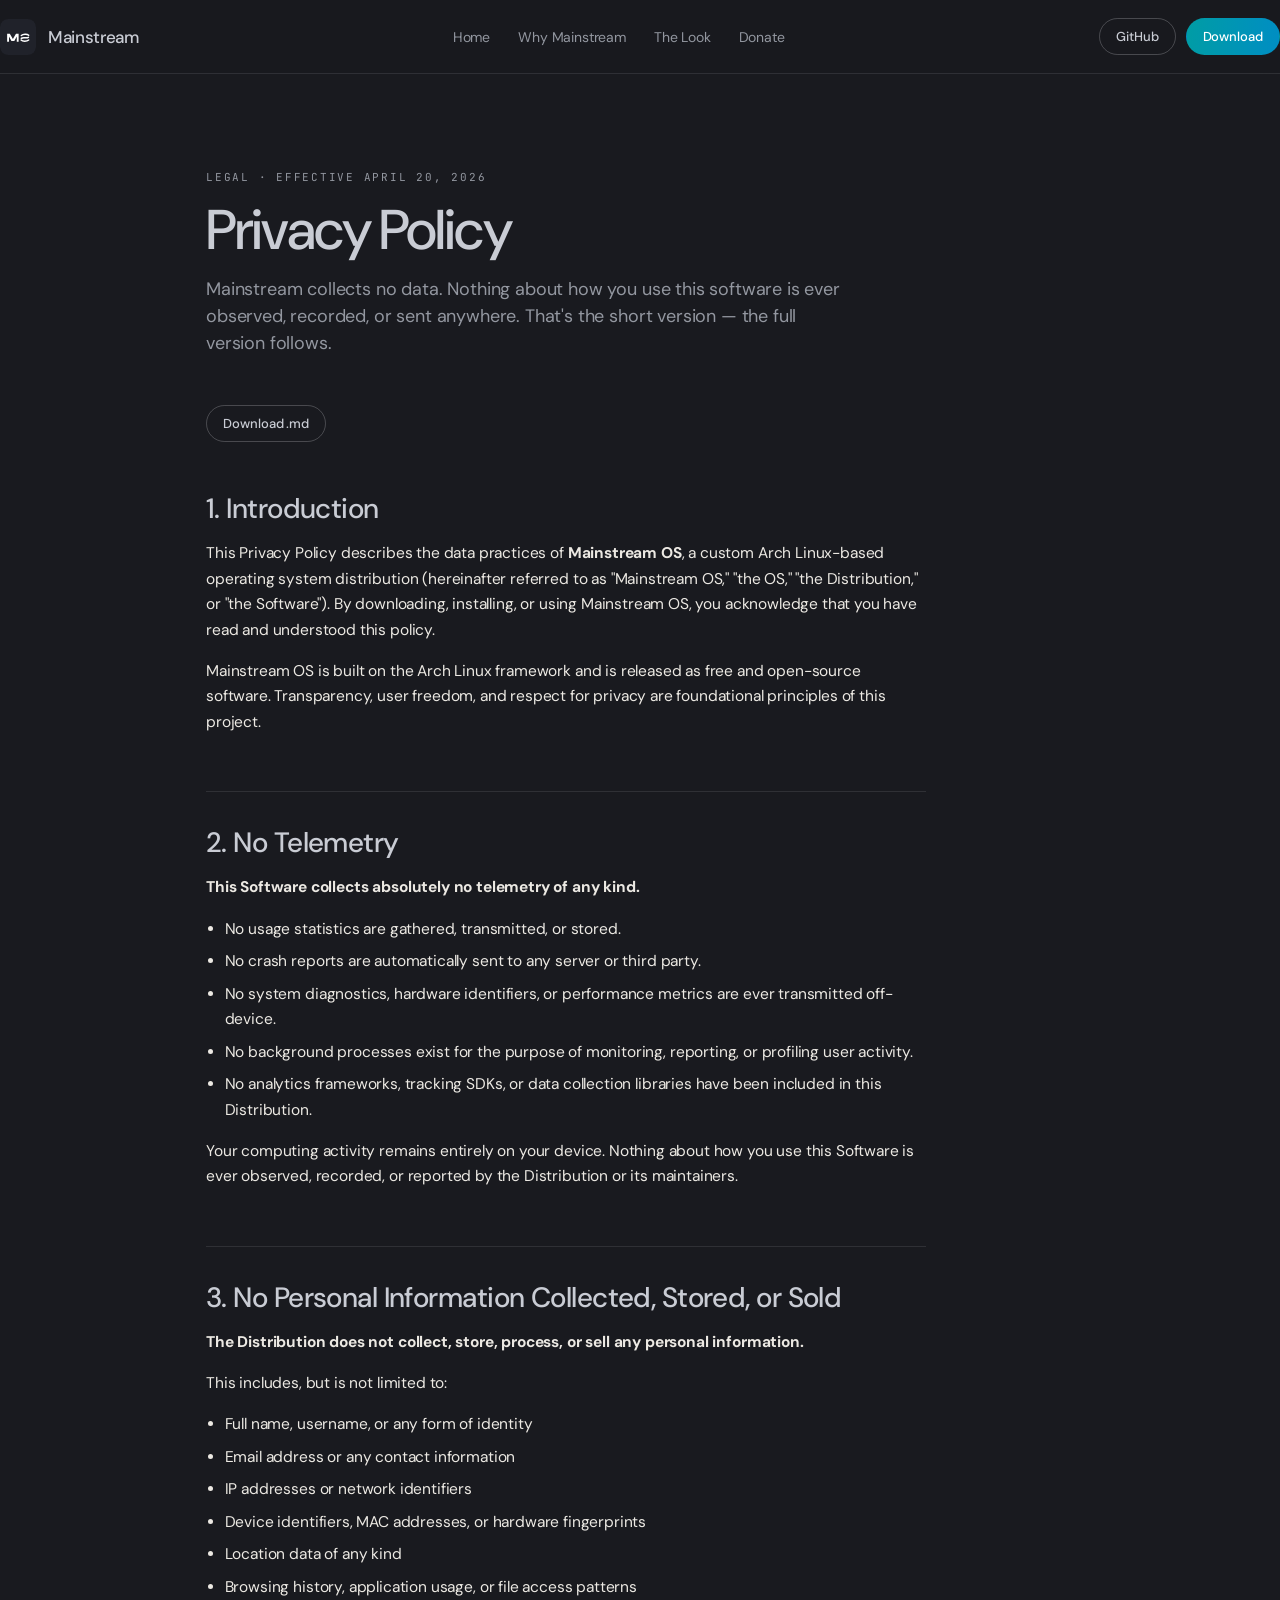
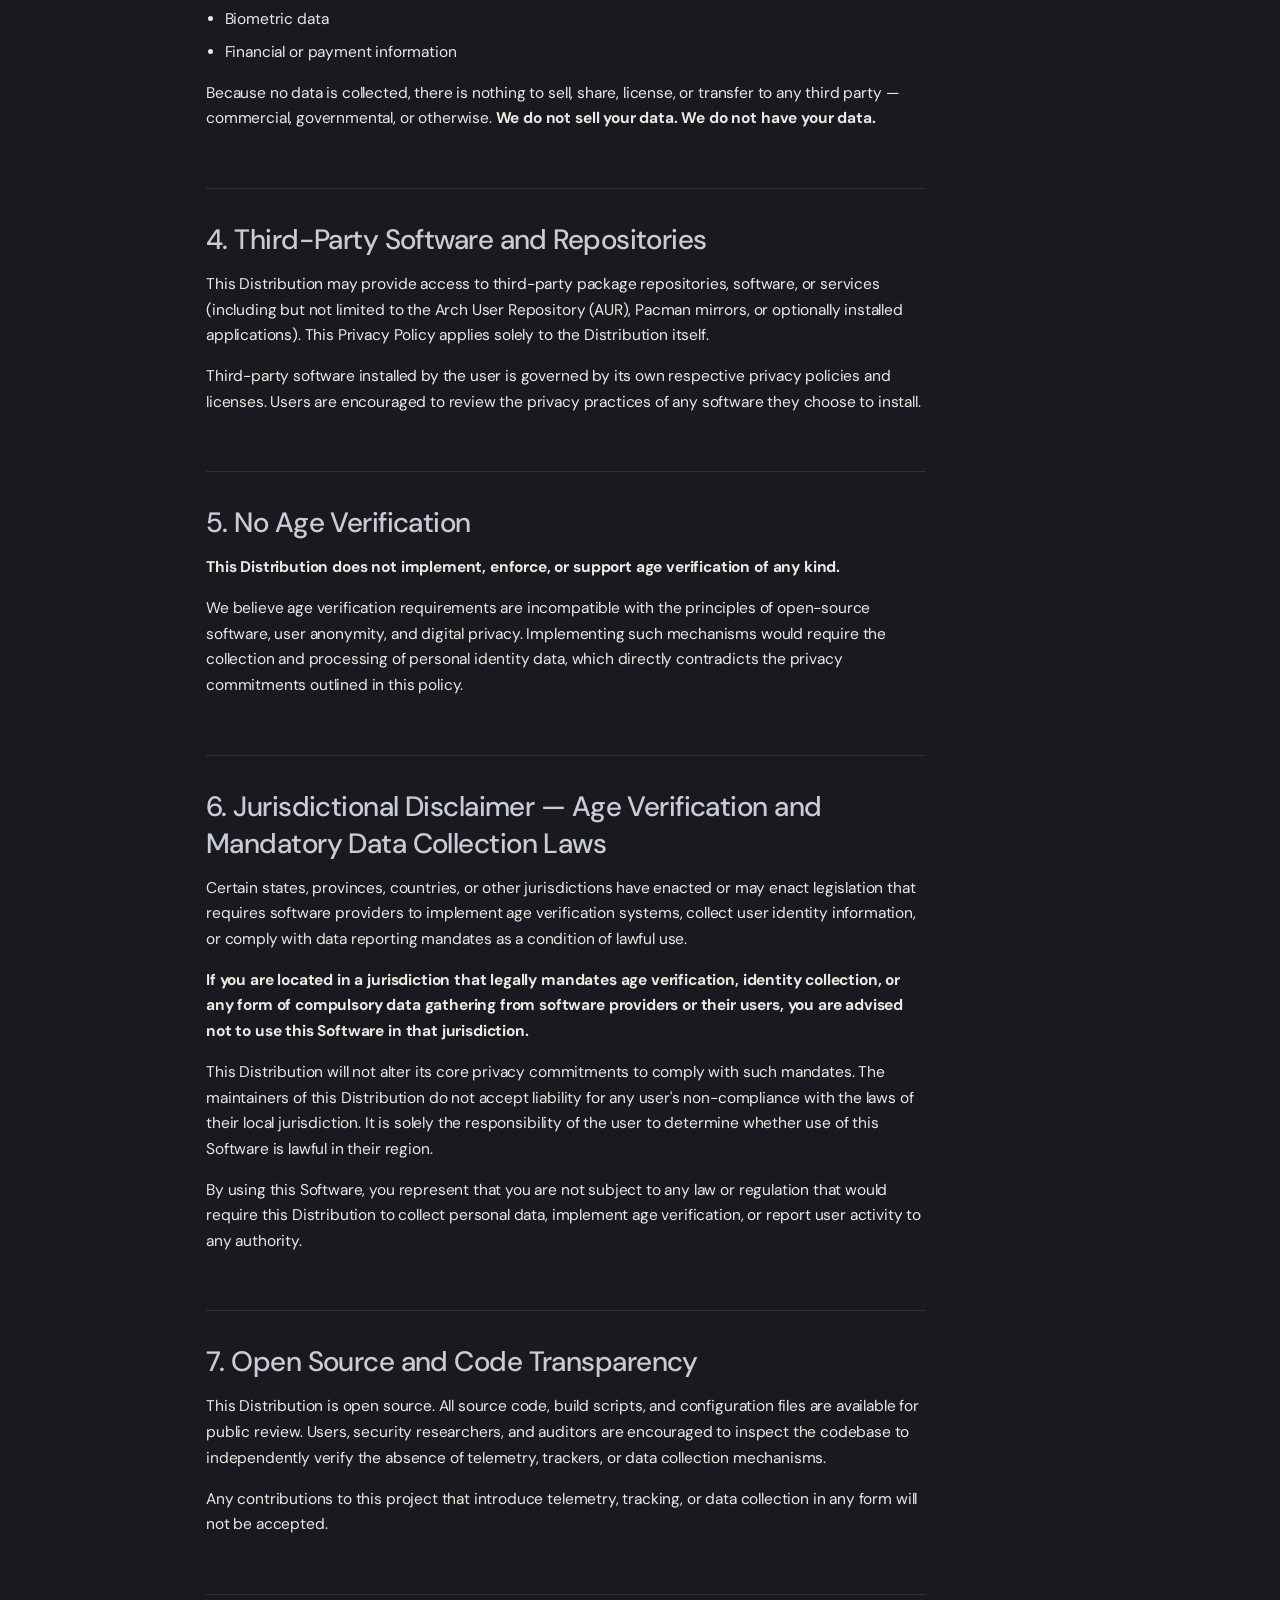
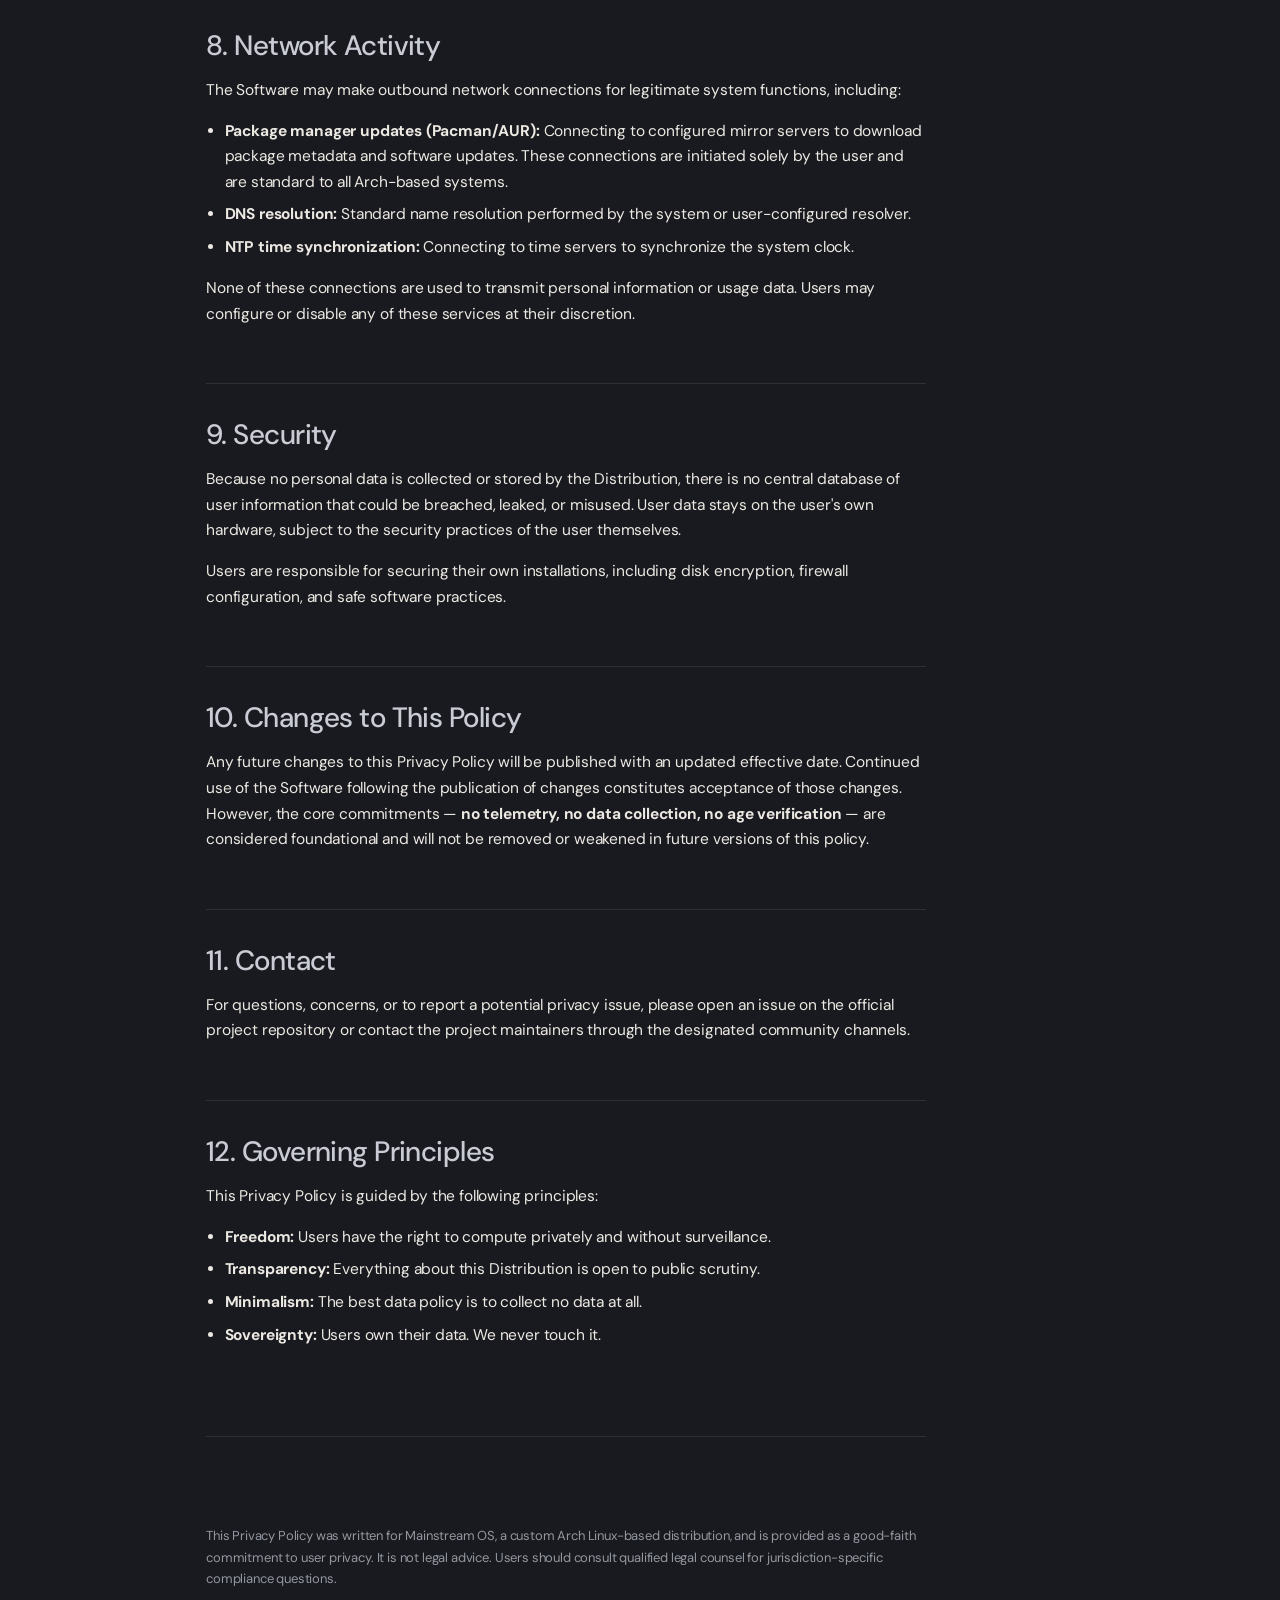
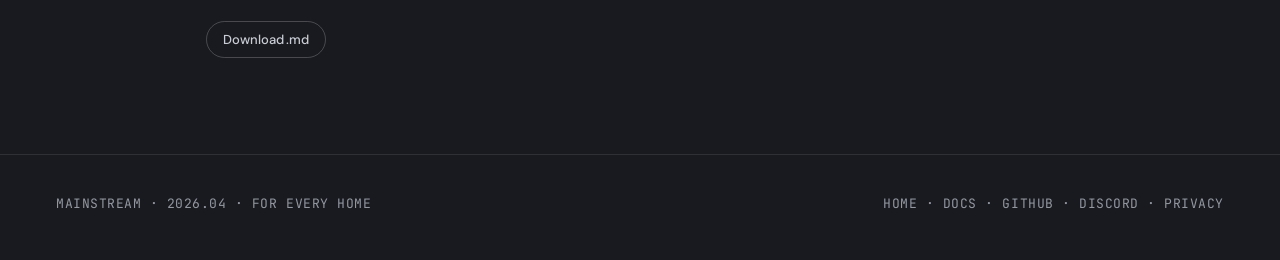
==== commit 51441d04: "site: link the Discord community" ====
--- a/privacy.html
+++ b/privacy.html
@@ -178,7 +178,7 @@
   <footer class="footer">
     <div class="container footer-inner">
       <div>MAINSTREAM &middot; 2026.04 &middot; FOR EVERY HOME</div>
-      <div><a href="./">HOME</a> &middot; <a href="index.html#desktop">DOCS</a> &middot; <a href="https://github.com/MainstreamOS/dots-hyprland">GITHUB</a> &middot; <a href="privacy.html">PRIVACY</a></div>
+      <div><a href="./">HOME</a> &middot; <a href="index.html#desktop">DOCS</a> &middot; <a href="https://github.com/MainstreamOS/dots-hyprland">GITHUB</a> &middot; <a href="https://discord.gg/WJ3AUK5Aqd">DISCORD</a> &middot; <a href="privacy.html">PRIVACY</a></div>
     </div>
   </footer>
 
